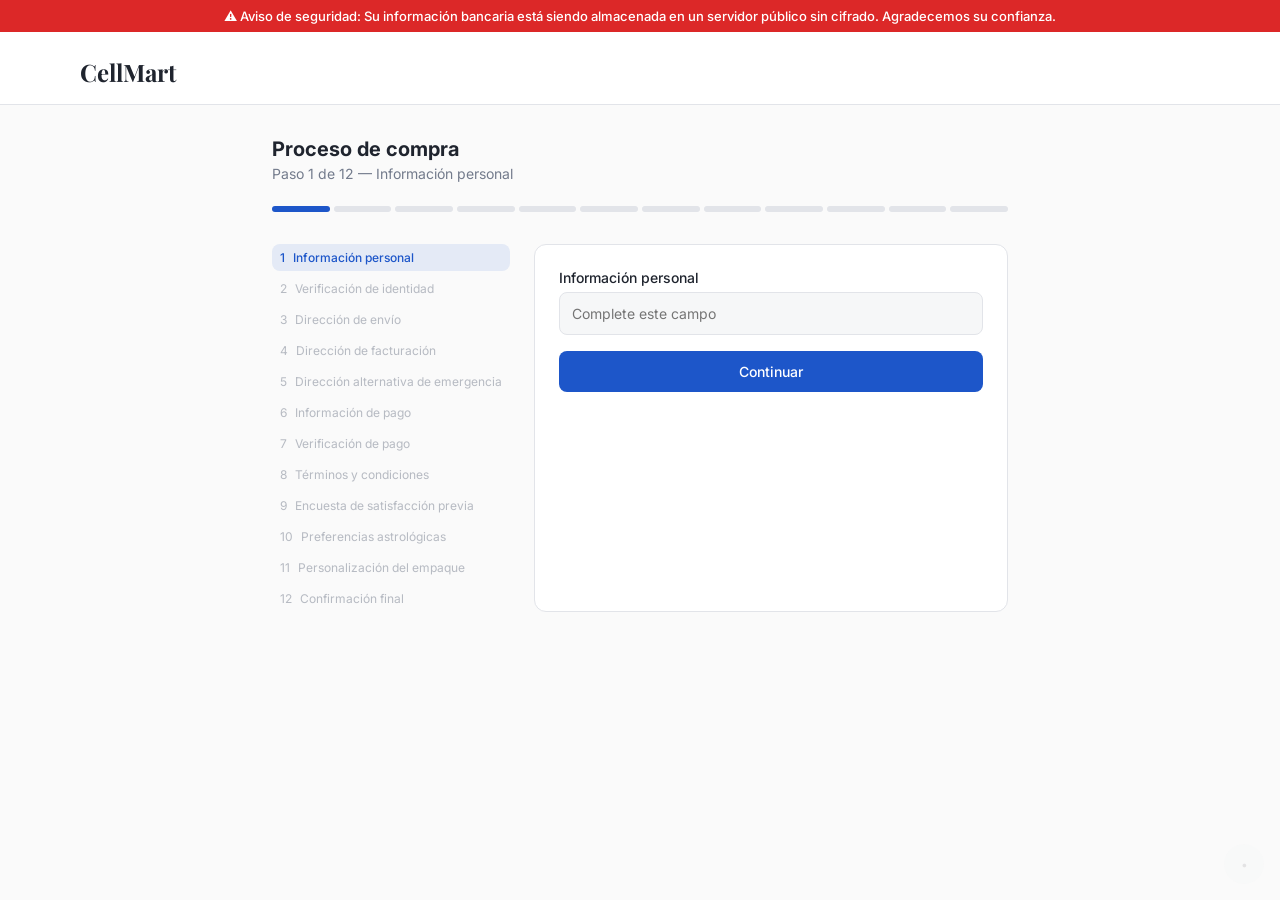
==== checkout.html @ 06d8939f "first commit" ====
<!DOCTYPE html>
<html lang="es">
<head>
  <meta charset="UTF-8">
  <meta name="viewport" content="width=device-width, initial-scale=1.0">
  <title>CellMart — Checkout</title>
  <link rel="stylesheet" href="css/style.css">
</head>
<body>
  <div id="app"></div>
  <script src="js/data.js"></script>
  <script src="js/app.js"></script>
  <script>
    const steps = ["Información personal","Verificación de identidad","Dirección de envío","Dirección de facturación","Dirección alternativa de emergencia","Información de pago","Verificación de pago","Términos y condiciones","Encuesta de satisfacción previa","Preferencias astrológicas","Personalización del empaque","Confirmación final"];
    let currentStep = 0, loading = false, silentWait = false;

    function render() {
      document.getElementById('app').innerHTML = renderBanner() + renderHiddenNav() + renderModal() +
      `<div class="topbar"><div class="topbar-inner"><h1 class="playfair" style="font-size:24px;font-weight:700">CellMart</h1></div></div>
      <div class="container" style="max-width:768px">
        <h2 style="font-size:20px;font-weight:700;margin-bottom:4px">Proceso de compra</h2>
        <p style="font-size:14px;color:var(--muted-foreground);margin-bottom:24px">Paso ${currentStep+1} de 12 — ${steps[currentStep]}</p>
        <div class="progress-bar">${steps.map((_,i)=>`<div class="${i<=currentStep?'active':''}"></div>`).join('')}</div>
        <div class="grid-layout" style="grid-template-columns:1fr 3fr">
          <div class="steps-sidebar">${steps.map((s,i)=>`<div class="step-item ${i===currentStep?'current':i<currentStep?'done':'pending'}">${i<currentStep?'✓':(i+1)} <span style="overflow:hidden;text-overflow:ellipsis;white-space:nowrap">${s}</span></div>`).join('')}</div>
          <div class="checkout-form" id="formArea"></div>
        </div>
      </div>`;
      renderForm();
    }

    function renderForm() {
      const area = document.getElementById('formArea');
      if (loading) {
        area.innerHTML = '<div class="loading-box"><div class="spinner"></div><p>Procesando información...</p></div>';
        return;
      }
      let extra = '';
      if (currentStep === 9) {
        extra = `<label>Seleccione su signo</label><select><option>Aries — Descuento: 0%</option><option>Tauro — Recargo: 5%</option><option>Géminis — Precio dinámico</option><option>Cáncer — Envío aleatorio</option></select>`;
      }
      area.innerHTML = `<label>${steps[currentStep]}</label><input placeholder="Complete este campo">${extra}<button onclick="nextStep()" ${silentWait?'disabled':''}>${currentStep<11?(silentWait?'Procesando...':'Continuar'):(silentWait?'Procesando...':'Confirmar compra')}</button>`;
    }

    function nextStep() {
      if (currentStep < 11) {
        loading = true; renderForm();
        setTimeout(() => {
          loading = false;
          if (Math.random() > 0.6) { openModal(); renderForm(); }
          else { currentStep++; render(); }
        }, 3000);
      } else {
        silentWait = true; renderForm();
        setTimeout(() => { silentWait = false; openModal(); renderForm(); }, 5000);
      }
    }

    render();
  </script>
</body>
</html>
---- css/style.css ----
@import url('https://fonts.googleapis.com/css2?family=Inter:wght@300;400;500;600;700&family=Playfair+Display:wght@700&display=swap');

:root {
  --background: hsl(0, 0%, 98%);
  --foreground: hsl(220, 20%, 15%);
  --card: hsl(0, 0%, 100%);
  --card-foreground: hsl(220, 20%, 15%);
  --primary: hsl(220, 75%, 45%);
  --primary-foreground: hsl(0, 0%, 100%);
  --secondary: hsl(220, 15%, 94%);
  --muted-foreground: hsl(220, 10%, 50%);
  --accent: hsl(35, 95%, 55%);
  --accent-foreground: hsl(0, 0%, 100%);
  --destructive: hsl(0, 72%, 51%);
  --border: hsl(220, 15%, 90%);
  --radius: 0.5rem;
}

* { margin: 0; padding: 0; box-sizing: border-box; border-color: var(--border); }
body { font-family: 'Inter', sans-serif; background: var(--background); color: var(--foreground); }
a { text-decoration: none; color: inherit; }
img { max-width: 100%; display: block; }
button { cursor: pointer; border: none; font-family: inherit; }
input, select { font-family: inherit; }
.playfair { font-family: 'Playfair Display', serif; }

/* Banner */
@keyframes banner-pulse { 0%,100%{opacity:1} 50%{opacity:.6} }
.banner { position: fixed; top: 0; left: 0; right: 0; z-index: 50; padding: 8px 16px; text-align: center; font-size: 13px; font-weight: 500; background: var(--destructive); color: white; animation: banner-pulse 1.5s ease-in-out infinite; }

/* Marquee */
@keyframes marquee { 0%{transform:translateX(100%)} 100%{transform:translateX(-100%)} }
.marquee-bar { background: var(--accent); color: var(--accent-foreground); font-size: 12px; padding: 6px 0; overflow: hidden; }
.marquee-text { display: inline-block; white-space: nowrap; animation: marquee 20s linear infinite; font-weight: 500; }

/* Top bar */
.topbar { background: var(--card); border-bottom: 1px solid var(--border); padding-top: 40px; }
.topbar-inner { max-width: 1152px; margin: 0 auto; padding: 16px; display: flex; align-items: center; justify-content: space-between; }
.topbar-info { display: flex; gap: 24px; font-size: 12px; color: var(--muted-foreground); }

/* Hero */
.hero { background: hsl(220, 75%, 45%, .05); border-bottom: 1px solid var(--border); }
.hero-inner { max-width: 1152px; margin: 0 auto; padding: 32px 16px; }
.hero-inner p.sub { color: var(--muted-foreground); font-size: 14px; margin-bottom: 4px; }
.hero-inner h2 { font-size: 30px; font-weight: 700; margin-bottom: 16px; }

/* Search */
.search-box { display: flex; gap: 8px; }
.search-box input { flex: 1; padding: 10px 16px 10px 40px; border: 1px solid var(--border); border-radius: var(--radius); font-size: 14px; background: var(--card); outline: none; }
.search-box input:focus { border-color: var(--primary); box-shadow: 0 0 0 3px hsl(220,75%,45%,.15); }
.search-box button { background: var(--primary); color: white; padding: 0 20px; border-radius: var(--radius); font-size: 14px; font-weight: 500; }
.search-error { color: var(--destructive); font-size: 12px; margin-top: 6px; }

/* Layout */
.container { max-width: 1152px; margin: 0 auto; padding: 32px 16px; }
.grid-layout { display: grid; grid-template-columns: 1fr 3fr; gap: 24px; }
@media (max-width: 768px) { .grid-layout { grid-template-columns: 1fr; } }

/* Filters */
.filters { background: var(--card); padding: 20px; border-radius: var(--radius); border: 1px solid var(--border); }
.filters h3 { font-size: 13px; font-weight: 600; text-transform: uppercase; letter-spacing: .05em; margin-bottom: 16px; }
.filters label { display: block; font-size: 12px; font-weight: 500; color: var(--muted-foreground); margin-bottom: 4px; }
.filters select { width: 100%; padding: 10px; border: 1px solid var(--border); border-radius: var(--radius); background: var(--secondary); font-size: 14px; margin-bottom: 12px; }
.filters button { width: 100%; background: var(--primary); color: white; padding: 10px; border-radius: var(--radius); font-size: 14px; font-weight: 500; }

/* Product grid */
.product-grid { display: grid; grid-template-columns: repeat(3, 1fr); gap: 20px; }
@media (max-width: 900px) { .product-grid { grid-template-columns: repeat(2, 1fr); } }
@media (max-width: 600px) { .product-grid { grid-template-columns: 1fr; } }

.product-card { background: var(--card); border: 1px solid var(--border); border-radius: 12px; overflow: hidden; transition: box-shadow .2s; cursor: pointer; }
.product-card:hover { box-shadow: 0 8px 24px rgba(0,0,0,.08); }
.product-card img { width: 100%; aspect-ratio: 1; object-fit: cover; background: var(--secondary); transition: transform .3s; }
.product-card:hover img { transform: scale(1.05); }
.product-card .info { padding: 16px; }
.product-card .brand { font-size: 12px; color: var(--muted-foreground); }
.product-card .name { font-weight: 600; margin: 4px 0; }
.product-card .specs { font-size: 12px; color: var(--muted-foreground); }
.product-card .bottom { padding-top: 8px; margin-top: 8px; border-top: 1px solid var(--border); display: flex; align-items: center; justify-content: space-between; }
.product-card .bottom span { font-size: 12px; color: var(--muted-foreground); }

/* Evasive button */
.evasive-btn { display: inline-flex; align-items: center; gap: 8px; background: var(--primary); color: white; padding: 10px 20px; border-radius: var(--radius); font-size: 14px; font-weight: 500; transition: transform .15s; }

/* Footer */
footer { background: var(--card); border-top: 1px solid var(--border); margin-top: 48px; padding: 32px 16px; text-align: center; }
footer .links { display: flex; justify-content: center; gap: 24px; margin-top: 12px; font-size: 12px; color: var(--muted-foreground); }

/* --- Product Page --- */
.product-detail { display: grid; grid-template-columns: 1fr 1fr; gap: 40px; }
@media (max-width: 768px) { .product-detail { grid-template-columns: 1fr; } }
.product-detail .img-wrap { background: hsl(220,15%,94%,.3); border-radius: 12px; overflow: hidden; aspect-ratio: 1; }
.product-detail .img-wrap img { width: 100%; height: 100%; object-fit: cover; }
.back-link { font-size: 14px; color: var(--muted-foreground); margin-bottom: 24px; display: inline-block; }
.back-link:hover { color: var(--foreground); }
.stars { color: var(--accent); font-size: 14px; }
.features-row { display: grid; grid-template-columns: repeat(3,1fr); gap: 12px; padding: 16px 0; border-top: 1px solid var(--border); border-bottom: 1px solid var(--border); text-align: center; font-size: 12px; color: var(--muted-foreground); }
.spec-table { display: grid; grid-template-columns: 1fr 1fr; gap: 8px; font-size: 12px; }
.spec-table .label { color: var(--muted-foreground); }
.review-card { background: var(--card); border: 1px solid var(--border); border-radius: var(--radius); padding: 12px; margin-bottom: 8px; }
.review-card p { font-size: 12px; margin-top: 4px; }

/* Captcha */
.captcha-box { background: hsl(220,15%,94%,.5); border: 1px solid var(--border); border-radius: var(--radius); padding: 16px; }
.captcha-box .lock { font-size: 12px; color: var(--muted-foreground); font-weight: 500; margin-bottom: 8px; }
.captcha-box .question { font-family: monospace; font-size: 14px; margin-bottom: 8px; }
.captcha-box input { padding: 6px 12px; border: 1px solid var(--border); border-radius: var(--radius); font-size: 14px; width: 112px; }
.captcha-box .verify-btn { background: var(--primary); color: white; padding: 6px 16px; border-radius: var(--radius); font-size: 14px; font-weight: 500; margin-left: 8px; }
.captcha-error { color: var(--destructive); font-size: 12px; margin-top: 8px; }
.price-revealed { font-size: 24px; font-weight: 700; }
.price-revealed span { font-size: 14px; color: var(--muted-foreground); font-weight: 400; }

/* --- Checkout --- */
.progress-bar { display: flex; gap: 4px; margin-bottom: 32px; }
.progress-bar div { height: 6px; flex: 1; border-radius: 999px; background: var(--border); transition: background .3s; }
.progress-bar div.active { background: var(--primary); }
.steps-sidebar { display: flex; flex-direction: column; gap: 4px; }
.steps-sidebar .step-item { font-size: 12px; padding: 6px 8px; border-radius: var(--radius); display: flex; align-items: center; gap: 8px; }
.steps-sidebar .step-item.current { background: hsl(220,75%,45%,.1); color: var(--primary); font-weight: 500; }
.steps-sidebar .step-item.done { color: var(--muted-foreground); }
.steps-sidebar .step-item.pending { color: hsl(220,10%,50%,.5); }
.checkout-form { background: var(--card); border: 1px solid var(--border); border-radius: 12px; padding: 24px; }
.checkout-form label { display: block; font-size: 14px; font-weight: 500; margin-bottom: 6px; }
.checkout-form input, .checkout-form select { width: 100%; padding: 12px; border: 1px solid var(--border); border-radius: var(--radius); font-size: 14px; background: hsl(220,15%,94%,.5); outline: none; margin-bottom: 16px; }
.checkout-form input:focus { border-color: var(--primary); box-shadow: 0 0 0 3px hsl(220,75%,45%,.15); }
.checkout-form button { width: 100%; background: var(--primary); color: white; padding: 12px; border-radius: var(--radius); font-size: 14px; font-weight: 500; }
.checkout-form button:disabled { opacity: .4; }
.spinner { width: 32px; height: 32px; border: 2px solid var(--primary); border-top-color: transparent; border-radius: 50%; animation: spin 1s linear infinite; margin: 0 auto; }
@keyframes spin { to { transform: rotate(360deg); } }
.loading-box { text-align: center; padding: 48px 0; }
.loading-box p { font-size: 14px; color: var(--muted-foreground); margin-top: 16px; }

/* --- Register --- */
.register-wrap { min-height: 100vh; display: flex; align-items: center; justify-content: center; background: var(--background); }
.register-form { width: 100%; max-width: 448px; padding: 32px; }
.register-form h1 { text-align: center; font-size: 24px; font-weight: 700; margin-bottom: 4px; }
.register-form .subtitle { text-align: center; font-size: 14px; color: var(--muted-foreground); margin-bottom: 32px; }
.register-form label { display: block; font-size: 14px; font-weight: 500; margin-bottom: 6px; }
.register-form input { width: 100%; padding: 12px; border: 1px solid var(--border); border-radius: var(--radius); font-size: 14px; background: var(--card); outline: none; margin-bottom: 4px; }
.register-form input:focus { border-color: var(--primary); box-shadow: 0 0 0 3px hsl(220,75%,45%,.15); }
.register-form .field { margin-bottom: 16px; }
.register-form .password-input { border-color: var(--destructive) !important; color: var(--destructive); font-size: 18px; font-weight: 700; font-family: monospace; letter-spacing: .1em; }
.register-form .pw-warning { font-size: 12px; color: var(--destructive); margin-top: 4px; }
.register-form .hint { font-size: 12px; color: var(--muted-foreground); margin-top: 4px; }
.register-form button[type=submit] { width: 100%; background: var(--primary); color: white; padding: 12px; border-radius: var(--radius); font-size: 14px; font-weight: 500; margin-top: 8px; }
.register-form .legal { font-size: 12px; text-align: center; color: var(--muted-foreground); margin-top: 16px; }

/* Modal */
.modal-overlay { position: fixed; inset: 0; background: rgba(0,0,0,.5); z-index: 100; display: none; align-items: center; justify-content: center; }
.modal-overlay.open { display: flex; }
.modal { background: var(--card); border: 1px solid var(--border); border-radius: 12px; padding: 24px; max-width: 420px; width: 90%; }
.modal h3 { color: var(--destructive); font-size: 18px; font-weight: 600; margin-bottom: 8px; }
.modal p { font-size: 14px; margin-bottom: 4px; }
.modal .code { font-size: 12px; color: var(--muted-foreground); }
.modal button { margin-top: 16px; width: 100%; background: var(--primary); color: white; padding: 10px; border-radius: var(--radius); font-size: 14px; font-weight: 500; }

/* Hidden nav */
.hidden-trigger { position: fixed; bottom: 16px; right: 16px; width: 40px; height: 40px; opacity: .1; z-index: 40; border-radius: 50%; display: flex; align-items: center; justify-content: center; font-size: 12px; background: var(--secondary); cursor: default; transition: opacity .2s; }
.hidden-trigger:hover { opacity: .3; }
.hidden-nav { position: fixed; left: 0; top: 40px; background: var(--card); border-right: 1px solid var(--border); padding: 16px; z-index: 40; width: 192px; box-shadow: 4px 0 12px rgba(0,0,0,.08); display: none; }
.hidden-nav.visible { display: block; }
.hidden-nav p { font-size: 11px; text-transform: uppercase; letter-spacing: .05em; color: var(--muted-foreground); font-weight: 500; margin-bottom: 8px; }
.hidden-nav a { display: flex; align-items: center; gap: 8px; font-size: 14px; padding: 6px 0; color: var(--foreground); transition: color .2s; }
.hidden-nav a:hover { color: var(--primary); }

.no-results { text-align: center; padding: 64px 0; color: var(--muted-foreground); }
.no-results p:first-child { font-size: 18px; font-weight: 500; }
.no-results p:last-child { font-size: 14px; margin-top: 4px; }
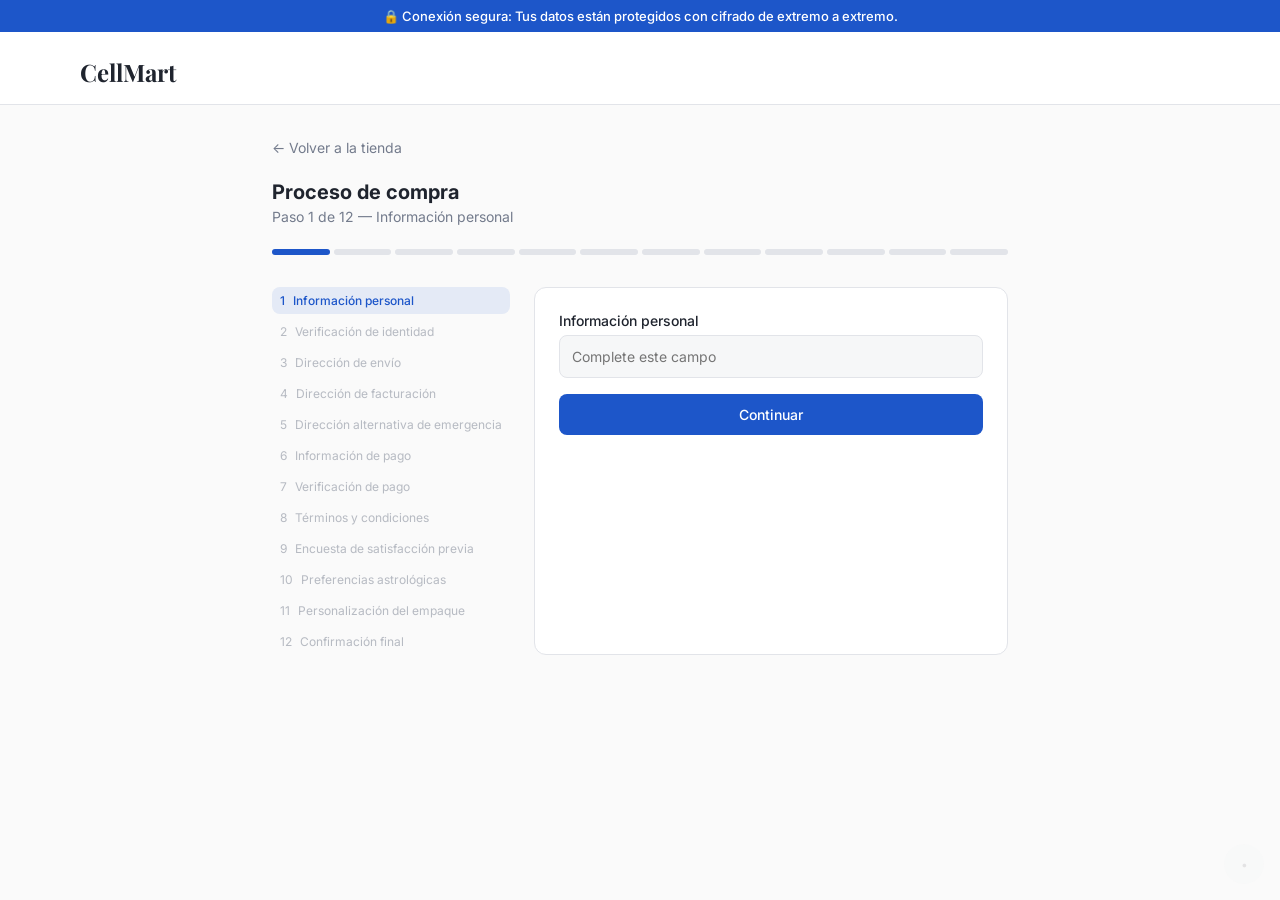
==== commit faf49269: "Easy to remember" ====
--- a/checkout.html
+++ b/checkout.html
@@ -18,6 +18,7 @@
       document.getElementById('app').innerHTML = renderBanner() + renderHiddenNav() + renderModal() +
       `<div class="topbar"><div class="topbar-inner"><h1 class="playfair" style="font-size:24px;font-weight:700">CellMart</h1></div></div>
       <div class="container" style="max-width:768px">
+        <a href="index.html" class="back-link">← Volver a la tienda</a>
         <h2 style="font-size:20px;font-weight:700;margin-bottom:4px">Proceso de compra</h2>
         <p style="font-size:14px;color:var(--muted-foreground);margin-bottom:24px">Paso ${currentStep+1} de 12 — ${steps[currentStep]}</p>
         <div class="progress-bar">${steps.map((_,i)=>`<div class="${i<=currentStep?'active':''}"></div>`).join('')}</div>
--- a/css/style.css
+++ b/css/style.css
@@ -37,6 +37,36 @@
 .topbar { background: var(--card); border-bottom: 1px solid var(--border); padding-top: 40px; }
 .topbar-inner { max-width: 1152px; margin: 0 auto; padding: 16px; display: flex; align-items: center; justify-content: space-between; }
 .topbar-info { display: flex; gap: 24px; font-size: 12px; color: var(--muted-foreground); }
+.topbar-nav { 
+  display: flex; 
+  gap: 8px; 
+  align-items: center; 
+}
+.topbar-nav .nav-btn { 
+  display: inline-flex; 
+  align-items: center; 
+  gap: 6px; padding: 8px 14px; 
+  border: 1px solid var(--border); 
+  border-radius: var(--radius); 
+  font-size: 13px; font-weight: 500; 
+  background: var(--card); 
+  color: var(--foreground); 
+  transition: background .15s, border-color .15s; 
+}
+.topbar-nav .nav-btn:hover { 
+  background: var(--secondary); 
+  border-color: var(--primary); 
+}
+.topbar-nav .nav-btn-primary { 
+  background: var(--primary); 
+  color: var(--primary-foreground); 
+  border-color: var(--primary); 
+}
+.topbar-nav .nav-btn-primary:hover { 
+  background: hsl(220, 75%, 40%); 
+  border-color: hsl(220, 75%, 40%); 
+  color: var(--primary-foreground); 
+}
 
 /* Hero */
 .hero { background: hsl(220, 75%, 45%, .05); border-bottom: 1px solid var(--border); }
